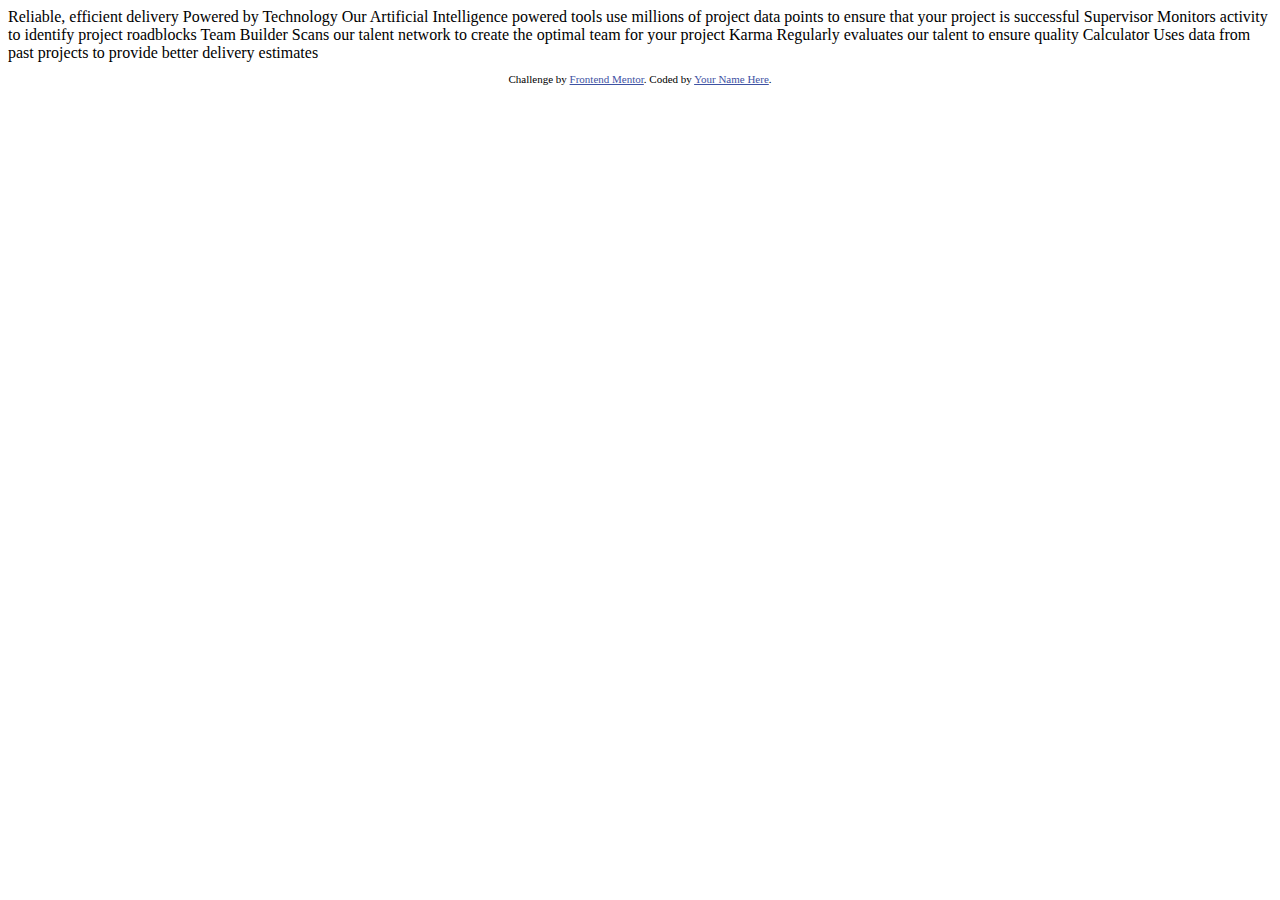
==== four card feature section/index.html @ 71e64dd5 "Initalization" ====
<!DOCTYPE html>
<html lang="en">
<head>
  <meta charset="UTF-8">
  <meta name="viewport" content="width=device-width, initial-scale=1.0"> <!-- displays site properly based on user's device -->

  <link rel="icon" type="image/png" sizes="32x32" href="./images/favicon-32x32.png">
  
  <title>Frontend Mentor | Four card feature section</title>

  <!-- Feel free to remove these styles or customise in your own stylesheet 👍 -->
  <style>
    .attribution { font-size: 11px; text-align: center; }
    .attribution a { color: hsl(228, 45%, 44%); }
  </style>
</head>
<body>
  
  Reliable, efficient delivery
  Powered by Technology

  Our Artificial Intelligence powered tools use millions of project data points 
  to ensure that your project is successful

  Supervisor
  Monitors activity to identify project roadblocks

  Team Builder
  Scans our talent network to create the optimal team for your project

  Karma
  Regularly evaluates our talent to ensure quality

  Calculator
  Uses data from past projects to provide better delivery estimates

  
  <footer>
    <p class="attribution">
      Challenge by <a href="https://www.frontendmentor.io?ref=challenge" target="_blank">Frontend Mentor</a>. 
      Coded by <a href="#">Your Name Here</a>.
    </p>
  </footer>
</body>
</html>
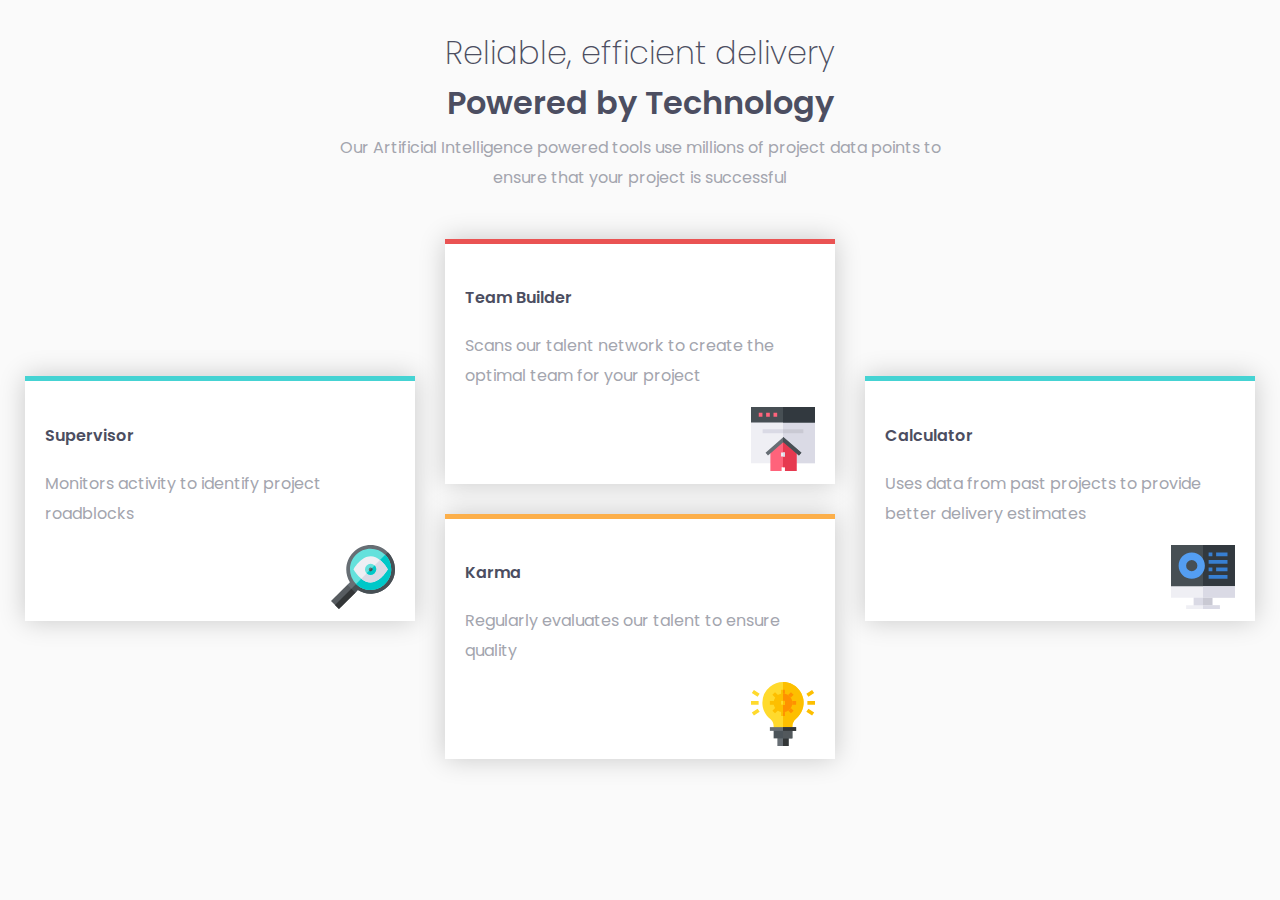
==== commit a6c78b42: "Project completed" ====
--- a/four card feature section/index.html
+++ b/four card feature section/index.html
@@ -2,44 +2,47 @@
 <html lang="en">
 <head>
   <meta charset="UTF-8">
-  <meta name="viewport" content="width=device-width, initial-scale=1.0"> <!-- displays site properly based on user's device -->
-
+  <meta name="viewport" content="width=device-width, initial-scale=1.0">
   <link rel="icon" type="image/png" sizes="32x32" href="./images/favicon-32x32.png">
-  
+  <link rel="stylesheet" href="css/style.css">
   <title>Frontend Mentor | Four card feature section</title>
-
-  <!-- Feel free to remove these styles or customise in your own stylesheet 👍 -->
-  <style>
-    .attribution { font-size: 11px; text-align: center; }
-    .attribution a { color: hsl(228, 45%, 44%); }
-  </style>
 </head>
 <body>
-  
-  Reliable, efficient delivery
-  Powered by Technology
-
-  Our Artificial Intelligence powered tools use millions of project data points 
-  to ensure that your project is successful
-
-  Supervisor
-  Monitors activity to identify project roadblocks
-
-  Team Builder
-  Scans our talent network to create the optimal team for your project
-
-  Karma
-  Regularly evaluates our talent to ensure quality
-
-  Calculator
-  Uses data from past projects to provide better delivery estimates
-
-  
-  <footer>
-    <p class="attribution">
-      Challenge by <a href="https://www.frontendmentor.io?ref=challenge" target="_blank">Frontend Mentor</a>. 
-      Coded by <a href="#">Your Name Here</a>.
-    </p>
-  </footer>
+  <div class="container">
+    <div class="topcontainer">
+      <h1 class="customheader">Reliable, efficient delivery</h1>
+      <h1 class="midheader">Powered by Technology</h1>
+      <p>Our Artificial Intelligence powered tools use millions of project data points 
+        to ensure that your project is successful</p>
+    </div>
+    <div class="bottomcontainer">
+      <div class="columnbox">
+        <div class="box1">
+          <h4>Supervisor</h4>
+          <p>Monitors activity to identify project roadblocks</p>
+          <img src="images/icon-supervisor.svg" alt="">
+        </div>
+      </div>
+      <div class="columnbox">
+        <div class="box2">
+          <h4>Team Builder</h4>
+          <p>Scans our talent network to create the optimal team for your project</p>
+          <img src="images/icon-team-builder.svg" alt="">
+        </div>
+        <div class="box3">
+          <h4>Karma</h4>
+          <p>Regularly evaluates our talent to ensure quality</p>
+          <img src="images/icon-karma.svg" alt="">
+        </div>
+      </div>
+      <div class="columnbox">
+        <div class="box4">
+          <h4>Calculator</h4>
+          <p>Uses data from past projects to provide better delivery estimates</p>
+          <img src="images/icon-calculator.svg" alt="">
+        </div>
+      </div>
+    </div>
+  </div>
 </body>
 </html>--- a/four card feature section/css/style.css
+++ b/four card feature section/css/style.css
@@ -0,0 +1,91 @@
+@import url('https://fonts.googleapis.com/css?family=Poppins:200,400,600&display=swap');
+
+body{
+    font-family: 'Poppins', sans-serif;
+    background-color: hsl(0, 0%, 98%);
+    max-width: 100%;
+    display: flex;
+    justify-content: center;
+    align-items: center;
+}
+
+p{
+    color: hsl(229, 6%, 66%);
+    line-height: 30px;
+}
+
+h1,h4{
+    color: hsl(234, 12%, 34%);
+    font-weight: 600;
+}
+
+img{
+    float: right;
+}
+
+.container{
+    max-width: 90vh;
+
+}
+
+.topcontainer{
+    display: flex;
+    flex-direction: column;
+    text-align: center;
+    align-items: center;
+}
+
+.topcontainer p{
+    padding-bottom: 15px;
+    width: 80%;
+
+}
+
+.midheader{
+    margin: -20px 0 -10px 0;
+}
+
+.customheader{
+    font-weight: 200;
+}
+
+.bottomcontainer{
+    display: flex;
+    justify-content: center;
+    align-items: center;
+}
+
+.box1,.box2,.box3,.box4{
+    background-color: #fff;
+    width: 350px;
+    height: 200px;
+    padding: 20px;
+    margin: 15px;
+    box-shadow: 0 0 25px rgba(0, 0, 0, 0.2);
+}
+
+.box1{
+    border-top: 5px solid hsl(180, 62%, 55%);
+    
+}
+
+.box2{
+    border-top: 5px solid hsl(0, 78%, 62%);
+    margin-bottom: 30px;
+}
+
+.box3{
+    border-top: 5px solid hsl(34, 97%, 64%);
+}
+
+.box4{
+    border-top: 5px solid hsl(180, 62%, 55%);
+}
+
+@media only screen and (max-width: 1250px){
+
+    .bottomcontainer{
+        flex-direction: column;
+    }
+}
+
